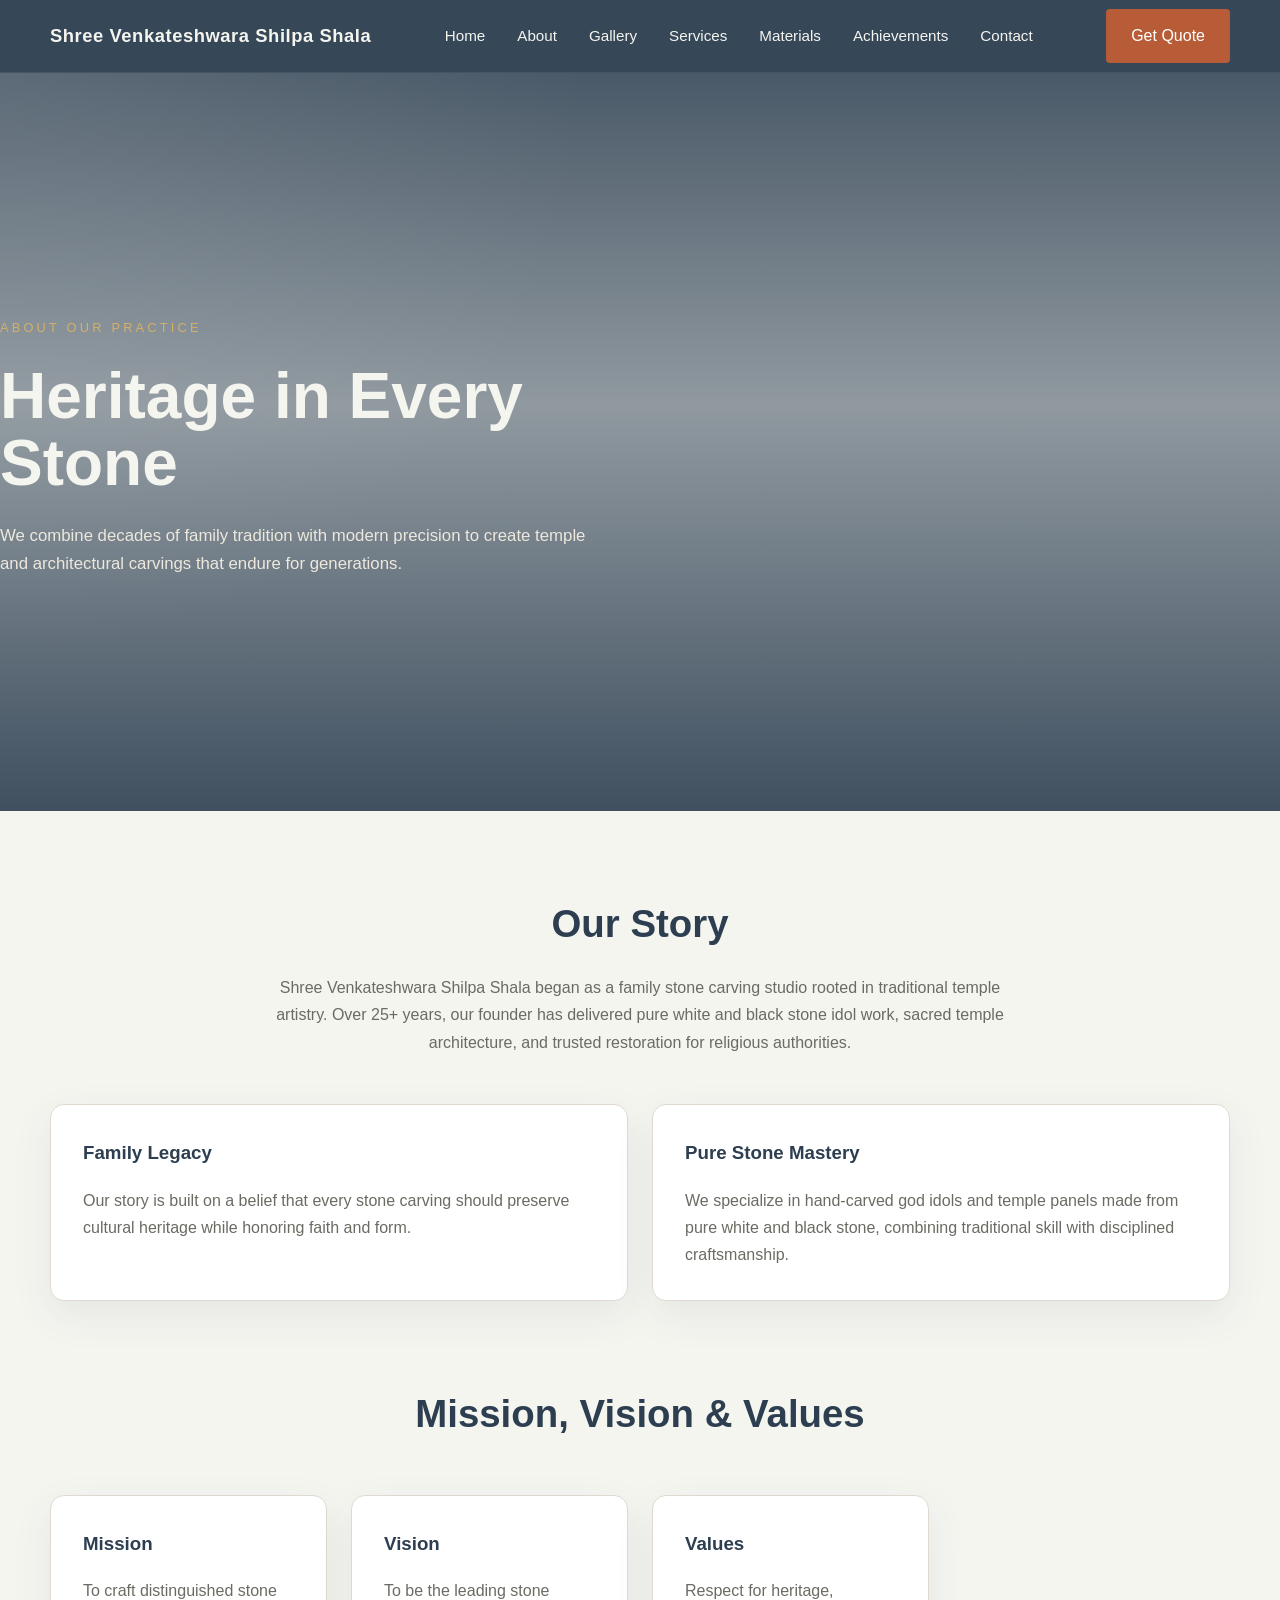
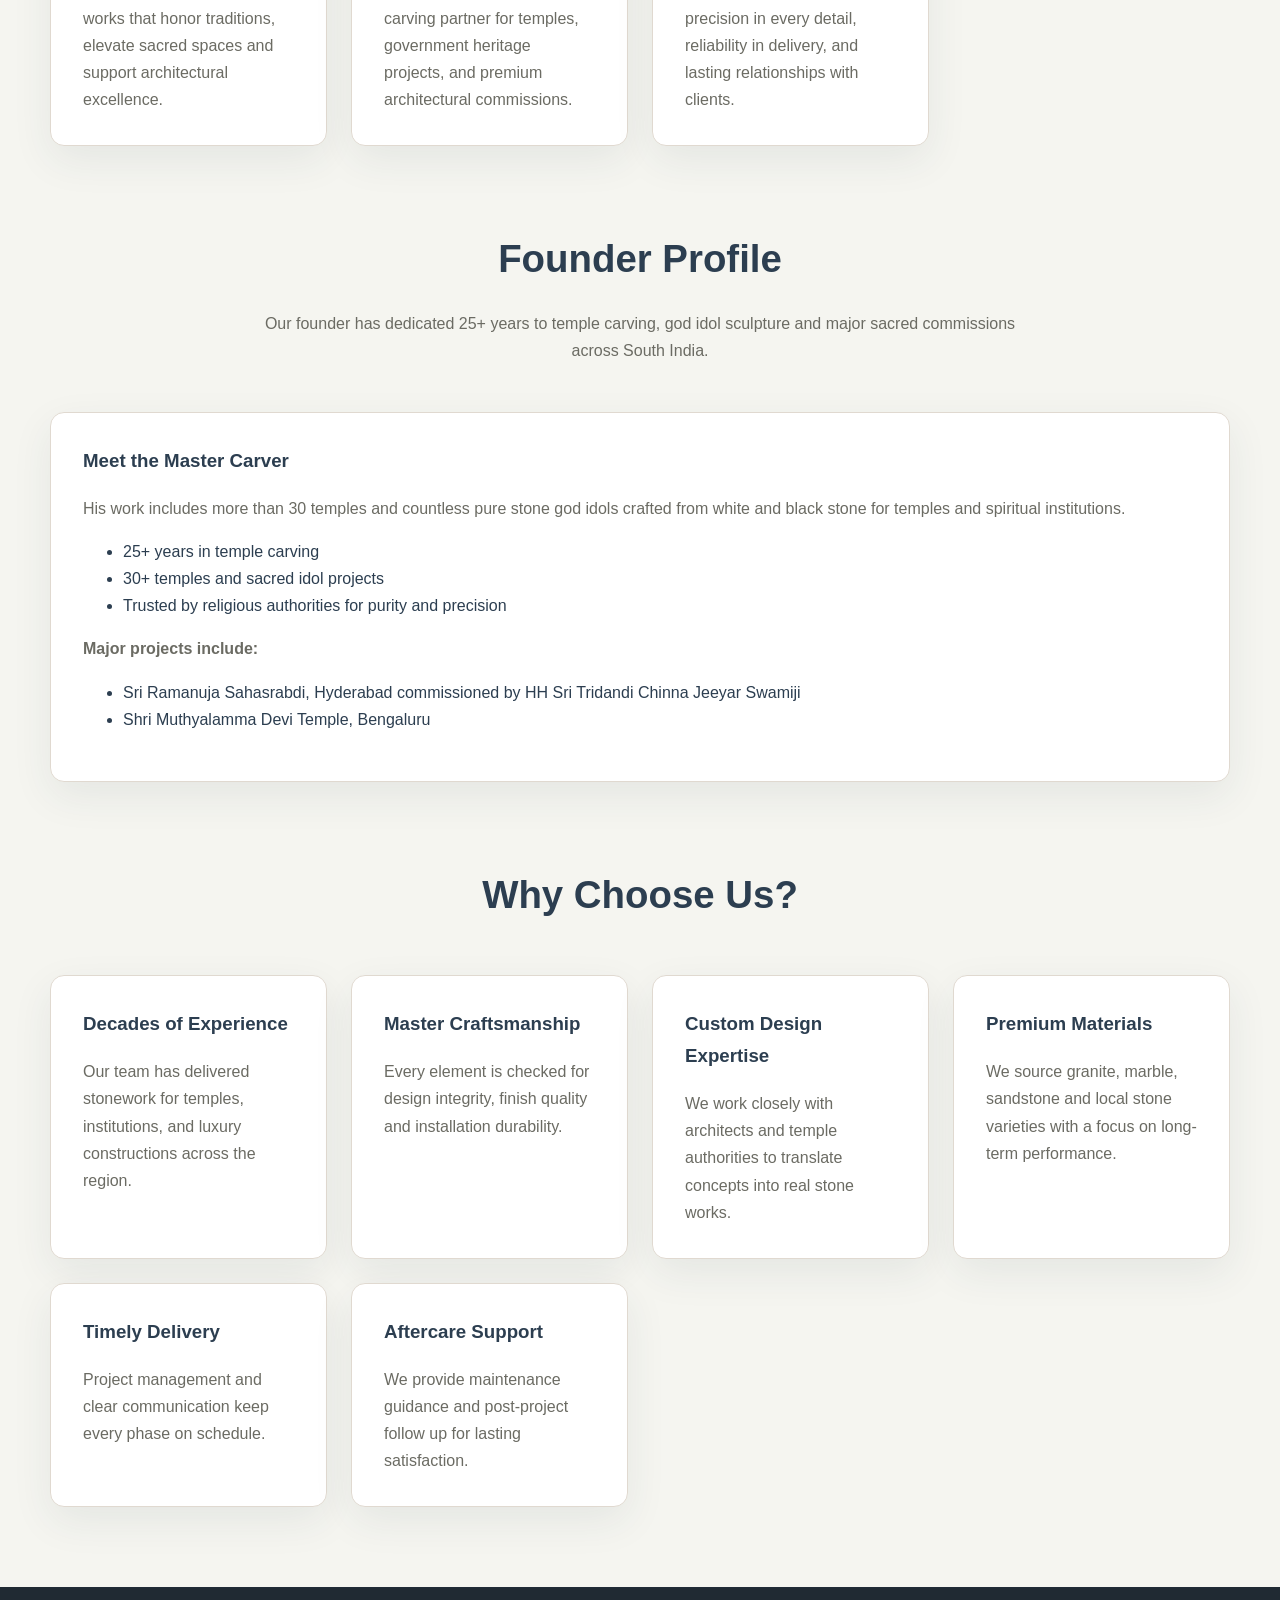
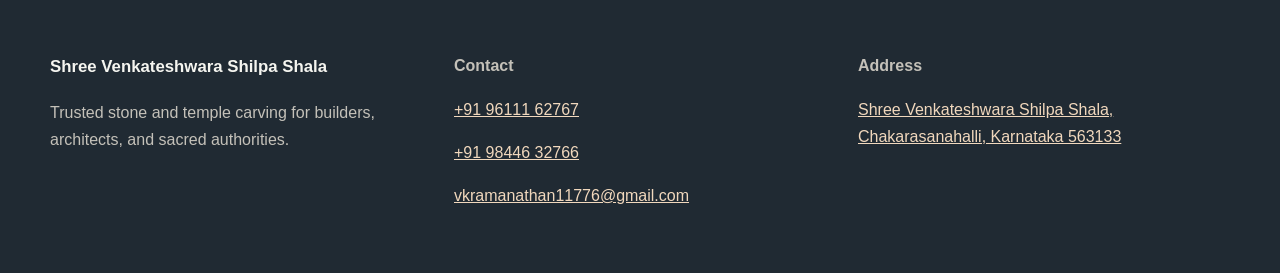
==== about.html @ e4dbbbb8 "Initial commit: Shree Venkateshwara Shilpa Shala website with gallery, achievements, and contact for" ====
<!DOCTYPE html>
<html lang="en">
<head>
  <meta charset="UTF-8">
  <meta name="viewport" content="width=device-width, initial-scale=1.0">
  <title>About | Shree Venkateshwara Shilpa Shala</title>
  <meta name="description" content="Learn the story, mission, and values behind Shree Venkateshwara Shilpa Shala, a family-owned temple carving studio with 25+ years of experience.">
  <link rel="stylesheet" href="styles.css">
</head>
<body>
  <header class="site-header">
    <div class="container header-inner">
      <a class="brand" href="index.html">Shree Venkateshwara Shilpa Shala</a>
      <nav class="site-nav">
        <a href="index.html">Home</a>
        <a href="about.html">About</a>
        <a href="gallery.html">Gallery</a>
        <a href="services.html">Services</a>
        <a href="materials.html">Materials</a>
        <a href="achievements.html">Achievements</a>
        <a href="contact.html">Contact</a>
      </nav>
      <div class="nav-actions">
        <a class="button button-primary" href="contact.html">Get Quote</a>
        <button class="burger" id="burgerButton" aria-label="Open menu">☰</button>
      </div>
    </div>
  </header>

  <main>
    <section class="hero hero-landing">
      <div class="hero-content">
        <span class="eyebrow">About Our Practice</span>
        <h1>Heritage in Every Stone</h1>
        <p>We combine decades of family tradition with modern precision to create temple and architectural carvings that endure for generations.</p>
      </div>
    </section>

    <section class="container fade-up" style="padding: 80px 0;">
      <div class="section-heading">
        <h2>Our Story</h2>
        <p>Shree Venkateshwara Shilpa Shala began as a family stone carving studio rooted in traditional temple artistry. Over 25+ years, our founder has delivered pure white and black stone idol work, sacred temple architecture, and trusted restoration for religious authorities.</p>
      </div>
      <div class="grid-2">
        <div class="preview-card">
          <h3>Family Legacy</h3>
          <p>Our story is built on a belief that every stone carving should preserve cultural heritage while honoring faith and form.</p>
        </div>
        <div class="preview-card">
          <h3>Pure Stone Mastery</h3>
          <p>We specialize in hand-carved god idols and temple panels made from pure white and black stone, combining traditional skill with disciplined craftsmanship.</p>
        </div>
      </div>
    </section>

    <section class="container fade-up" style="padding: 0 0 80px;">
      <div class="section-heading">
        <h2>Mission, Vision & Values</h2>
      </div>
      <div class="feature-grid">
        <article class="feature-card">
          <h3>Mission</h3>
          <p>To craft distinguished stone works that honor traditions, elevate sacred spaces and support architectural excellence.</p>
        </article>
        <article class="feature-card">
          <h3>Vision</h3>
          <p>To be the leading stone carving partner for temples, government heritage projects, and premium architectural commissions.</p>
        </article>
        <article class="feature-card">
          <h3>Values</h3>
          <p>Respect for heritage, precision in every detail, reliability in delivery, and lasting relationships with clients.</p>
        </article>
      </div>
    </section>

    <section class="container fade-up" style="padding: 0 0 80px;">
      <div class="section-heading">
        <h2>Founder Profile</h2>
        <p>Our founder has dedicated 25+ years to temple carving, god idol sculpture and major sacred commissions across South India.</p>
      </div>
      <div class="preview-card">
        <h3>Meet the Master Carver</h3>
        <p>His work includes more than 30 temples and countless pure stone god idols crafted from white and black stone for temples and spiritual institutions.</p>
        <ul>
          <li>25+ years in temple carving</li>
          <li>30+ temples and sacred idol projects</li>
          <li>Trusted by religious authorities for purity and precision</li>
        </ul>
        <p><strong>Major projects include:</strong></p>
        <ul>
          <li><a href="https://statueofequality.org/" target="_blank" rel="noreferrer">Sri Ramanuja Sahasrabdi, Hyderabad</a> commissioned by HH Sri Tridandi Chinna Jeeyar Swamiji</li>
          <li><a href="https://www.justdial.com/Bangalore/Sri-Muthyalamma-Devi-And-Sri-Sathyamma-Devi-Temple-Indiranagar/080PXX80-XX80-200925222819-Z9M2_BZDET" target="_blank" rel="noreferrer">Shri Muthyalamma Devi Temple, Bengaluru</a></li>
        </ul>
      </div>
    </section>

    <section class="container fade-up" style="padding: 0 0 80px;">
      <div class="section-heading">
        <h2>Why Choose Us?</h2>
      </div>
      <div class="feature-grid">
        <article class="feature-card"><h3>Decades of Experience</h3><p>Our team has delivered stonework for temples, institutions, and luxury constructions across the region.</p></article>
        <article class="feature-card"><h3>Master Craftsmanship</h3><p>Every element is checked for design integrity, finish quality and installation durability.</p></article>
        <article class="feature-card"><h3>Custom Design Expertise</h3><p>We work closely with architects and temple authorities to translate concepts into real stone works.</p></article>
        <article class="feature-card"><h3>Premium Materials</h3><p>We source granite, marble, sandstone and local stone varieties with a focus on long-term performance.</p></article>
        <article class="feature-card"><h3>Timely Delivery</h3><p>Project management and clear communication keep every phase on schedule.</p></article>
        <article class="feature-card"><h3>Aftercare Support</h3><p>We provide maintenance guidance and post-project follow up for lasting satisfaction.</p></article>
      </div>
    </section>
  </main>

  <footer class="site-footer">
    <div class="container footer-grid">
      <div>
        <p class="footer-brand">Shree Venkateshwara Shilpa Shala</p>
        <p>Trusted stone and temple carving for builders, architects, and sacred authorities.</p>
      </div>
      <div>
        <p><strong>Contact</strong></p>
        <p><a href="tel:+919611162767">+91 96111 62767</a></p>
        <p><a href="tel:+919844632766">+91 98446 32766</a></p>
        <p><a href="mailto:vkramanathan11776@gmail.com">vkramanathan11776@gmail.com</a></p>
      </div>
      <div>
        <p><strong>Address</strong></p>
        <p><a href="https://www.google.com/maps/search/?api=1&query=Shree+Venkateshwara+Shilpa+Shala,+Chakarasanahalli,+Karnataka+563133" target="_blank" rel="noreferrer">Shree Venkateshwara Shilpa Shala, Chakarasanahalli, Karnataka 563133</a></p>
      </div>
    </div>
  </footer>
  <div class="mobile-menu" id="mobileMenu">
    <nav class="mobile-nav">
      <a href="index.html">Home</a>
      <a href="about.html">About</a>
      <a href="gallery.html">Gallery</a>
      <a href="services.html">Services</a>
      <a href="materials.html">Materials</a>
      <a href="achievements.html">Achievements</a>
      <a href="contact.html">Contact</a>
    </nav>
  </div>
  <script src="script.js"></script>
</body>
</html>
---- styles.css ----
:root {
  --bg: #f5f5f0;
  --surface: #ffffff;
  --surface-alt: #f2eee6;
  --text: #2c3e50;
  --muted: #6b6b63;
  --accent: #b85c38;
  --accent-dark: #8b7355;
  --primary: #2c3e50;
  --border: #e0d9d0;
  --shadow: 0 14px 40px rgba(44, 62, 80, 0.08);
  --radius: 14px;
}

* {
  box-sizing: border-box;
}

html {
  scroll-behavior: smooth;
}

body {
  margin: 0;
  font-family: "Segoe UI", Tahoma, Geneva, Verdana, sans-serif;
  color: var(--text);
  background: var(--bg);
  line-height: 1.7;
}

img {
  max-width: 100%;
  display: block;
}

a {
  color: inherit;
  text-decoration: none;
}

button,
input,
textarea {
  font: inherit;
}

.container {
  width: min(1180px, calc(100% - 40px));
  margin: 0 auto;
}

.site-header {
  position: sticky;
  top: 0;
  z-index: 20;
  background: rgba(44, 62, 80, 0.95);
  backdrop-filter: blur(10px);
  border-bottom: 1px solid rgba(255,255,255,0.08);
}

.header-inner {
  display: flex;
  align-items: center;
  justify-content: space-between;
  min-height: 72px;
}

.brand {
  font-size: 1.15rem;
  color: #f5f5f0;
  font-weight: 700;
  letter-spacing: 0.03em;
}

.site-nav {
  display: flex;
  gap: 32px;
  align-items: center;
}

.site-nav a {
  color: #f5f5f0;
  font-size: 0.95rem;
  transition: color 0.25s ease;
}

.site-nav a:hover {
  color: var(--accent);
}

.nav-actions {
  display: flex;
  align-items: center;
  gap: 16px;
}

.button {
  display: inline-flex;
  align-items: center;
  justify-content: center;
  padding: 12px 24px;
  border-radius: 4px;
  border: 1px solid transparent;
  transition: transform 0.2s ease, background-color 0.2s ease, color 0.2s ease, border-color 0.2s ease;
}

.button:hover {
  transform: translateY(-1px);
}

.button-primary {
  background: var(--accent);
  color: #ffffff;
}

.button-primary:hover {
  background: #9b4a2f;
}

.button-secondary {
  background: rgba(255,255,255,0.1);
  color: #f5f5f0;
  border-color: rgba(255,255,255,0.18);
}

.link-button {
  display: inline-block;
  color: var(--accent);
  font-weight: 600;
  margin-top: 16px;
}

.burger {
  display: none;
  border: none;
  background: none;
  color: #f5f5f0;
  font-size: 1.6rem;
  cursor: pointer;
}

.hero {
  min-height: 82vh;
  position: relative;
  display: flex;
  align-items: center;
  padding: 100px 0 60px;
  color: #f5f5f0;
  background: linear-gradient(180deg, rgba(44,62,80,0.85) 0%, rgba(44,62,80,0.5) 45%, rgba(44,62,80,0.9) 100%),
    url('') center/cover no-repeat;
}

.hero::before {
  content: "";
  position: absolute;
  inset: 0;
  background: radial-gradient(circle at top left, rgba(255,255,255,0.1), transparent 40%);
}

.hero-content {
  position: relative;
  max-width: 640px;
  z-index: 1;
}

.eyebrow {
  display: inline-block;
  text-transform: uppercase;
  letter-spacing: 0.25em;
  color: #d4af6a;
  font-size: 0.8rem;
  margin-bottom: 24px;
}

.hero h1 {
  font-size: clamp(3rem, 5vw, 4.5rem);
  line-height: 1.05;
  margin: 0 0 24px;
}

.hero p {
  max-width: 610px;
  font-size: 1.05rem;
  margin-bottom: 32px;
  color: #ede8dd;
}

.hero-ctas {
  display: flex;
  flex-wrap: wrap;
  gap: 16px;
}

.scroll-indicator {
  position: absolute;
  left: 50%;
  bottom: 32px;
  transform: translateX(-50%);
  color: #f5f5f0;
  letter-spacing: 0.2em;
  font-size: 0.85rem;
}

.section-heading {
  text-align: center;
  max-width: 760px;
  margin: 0 auto 48px;
}

.section-heading h2 {
  margin: 0 0 18px;
  font-size: clamp(2rem, 3vw, 3rem);
}

.section-heading p {
  margin: 0;
  color: var(--muted);
}

.trust-section,
.preview-section,
.portfolio-preview,
.values-section,
.cta-section {
  padding: 80px 0;
}

.stats-grid,
.feature-grid {
  display: grid;
  gap: 24px;
  grid-template-columns: repeat(4, minmax(0, 1fr));
}

.stat-card,
.feature-card,
.preview-card,
.project-card,
.cta-card {
  background: var(--surface);
  border: 1px solid var(--border);
  border-radius: var(--radius);
  box-shadow: var(--shadow);
  padding: 32px;
}

.stat-card strong {
  display: block;
  font-size: 2.5rem;
  color: var(--primary);
  margin-bottom: 12px;
}

.stat-card span {
  color: var(--muted);
}

.grid-2 {
  display: grid;
  gap: 24px;
  grid-template-columns: repeat(2, minmax(0, 1fr));
}

.preview-card h3,
.feature-card h3,
.project-card h3,
.cta-card h2 {
  margin-top: 0;
  margin-bottom: 18px;
}

.preview-card p,
.feature-card p,
.project-card p,
.cta-card p {
  margin: 0;
  color: var(--muted);
}

.portfolio-grid {
  display: grid;
  gap: 24px;
  grid-template-columns: repeat(auto-fit, minmax(300px, 1fr));
}

.project-card {
  overflow: hidden;
  display: flex;
  flex-direction: column;
}

.project-image {
  min-height: 240px;
  background: linear-gradient(135deg, rgba(44,62,80,0.9), rgba(184,92,56,0.9));
  position: relative;
  transition: transform 0.4s ease;
  overflow: hidden;
}

.project-image img {
  width: 100%;
  height: 100%;
  object-fit: cover;
  display: block;
}

.medal-gallery {
  display: grid;
  gap: 24px;
  grid-template-columns: repeat(2, minmax(0, 1fr));
}

.medal-card {
  background: var(--surface);
  border: 1px solid var(--border);
  border-radius: var(--radius);
  box-shadow: var(--shadow);
  padding: 24px;
  text-align: center;
}

.project-medal-image {
  width: 100%;
  height: auto;
  border-radius: 12px;
  object-fit: cover;
  margin-bottom: 16px;
}

.project-card:hover .project-image {
  transform: scale(1.04);
}

.project-image::after {
  content: "";
  position: absolute;
  inset: 0;
  background: linear-gradient(180deg, transparent, rgba(0,0,0,0.35));
}

.project-image-1 { background-image: linear-gradient(135deg, #3a4560, #b85c38); }
.project-image-2 { background-image: linear-gradient(135deg, #2c3e50, #8b7355); }
.project-image-3 { background-image: linear-gradient(135deg, #4d5d6d, #b77352); }

.project-card-body {
  padding: 24px;
  display: flex;
  flex-direction: column;
  gap: 12px;
}

.tag {
  display: inline-flex;
  padding: 6px 12px;
  background: rgba(184, 92, 56, 0.12);
  color: var(--accent);
  border-radius: 999px;
  font-size: 0.85rem;
  text-transform: uppercase;
  letter-spacing: 0.08em;
}

.section-action {
  text-align: center;
  margin-top: 32px;
}

.cta-card {
  max-width: 900px;
  margin: 0 auto;
  text-align: center;
}

.footer-grid {
  display: grid;
  gap: 32px;
  grid-template-columns: repeat(3, minmax(0, 1fr));
  padding: 48px 0;
  border-top: 1px solid rgba(44,62,80,0.12);
}

.site-footer {
  background: #202a33;
  color: #c4c1b9;
}

.site-footer a {
  color: #f1d8bd;
  text-decoration: underline;
}

.footer-note {
  margin-top: 10px;
  color: #b0a992;
  font-size: 0.95rem;
}

.footer-brand {
  font-size: 1.05rem;
  font-weight: 700;
  color: #f5f5f0;
}

.fade-up {
  opacity: 0;
  transform: translateY(24px);
  animation: fadeUp 0.9s ease forwards;
  animation-delay: 0.2s;
}

@keyframes fadeUp {
  to { opacity: 1; transform: translateY(0); }
}

.mobile-menu {
  position: fixed;
  inset: 0;
  background: rgba(44, 62, 80, 0.96);
  color: #f5f5f0;
  transform: translateY(-100%);
  transition: transform 0.28s ease;
  z-index: 30;
  display: flex;
  align-items: center;
  justify-content: center;
}

.mobile-menu.open {
  transform: translateY(0);
}

.mobile-nav {
  display: grid;
  gap: 24px;
  text-align: center;
}

.mobile-nav a {
  font-size: 1.2rem;
  color: #f5f5f0;
}

@media (max-width: 1024px) {
  .stats-grid,
  .feature-grid {
    grid-template-columns: repeat(2, minmax(0, 1fr));
  }

  .grid-2,
  .portfolio-grid,
  .footer-grid {
    grid-template-columns: 1fr;
  }
}

@media (max-width: 768px) {
  .site-nav {
    display: none;
  }

  .burger {
    display: inline-flex;
  }

  .hero {
    padding: 80px 0 40px;
  }

  .hero h1 {
    font-size: clamp(2.5rem, 9vw, 3.5rem);
  }

  .button {
    width: 100%;
  }

  .hero-ctas {
    flex-direction: column;
  }
}

@media (max-width: 520px) {
  .container {
    width: calc(100% - 24px);
  }
  .hero {
    min-height: 72vh;
  }
}
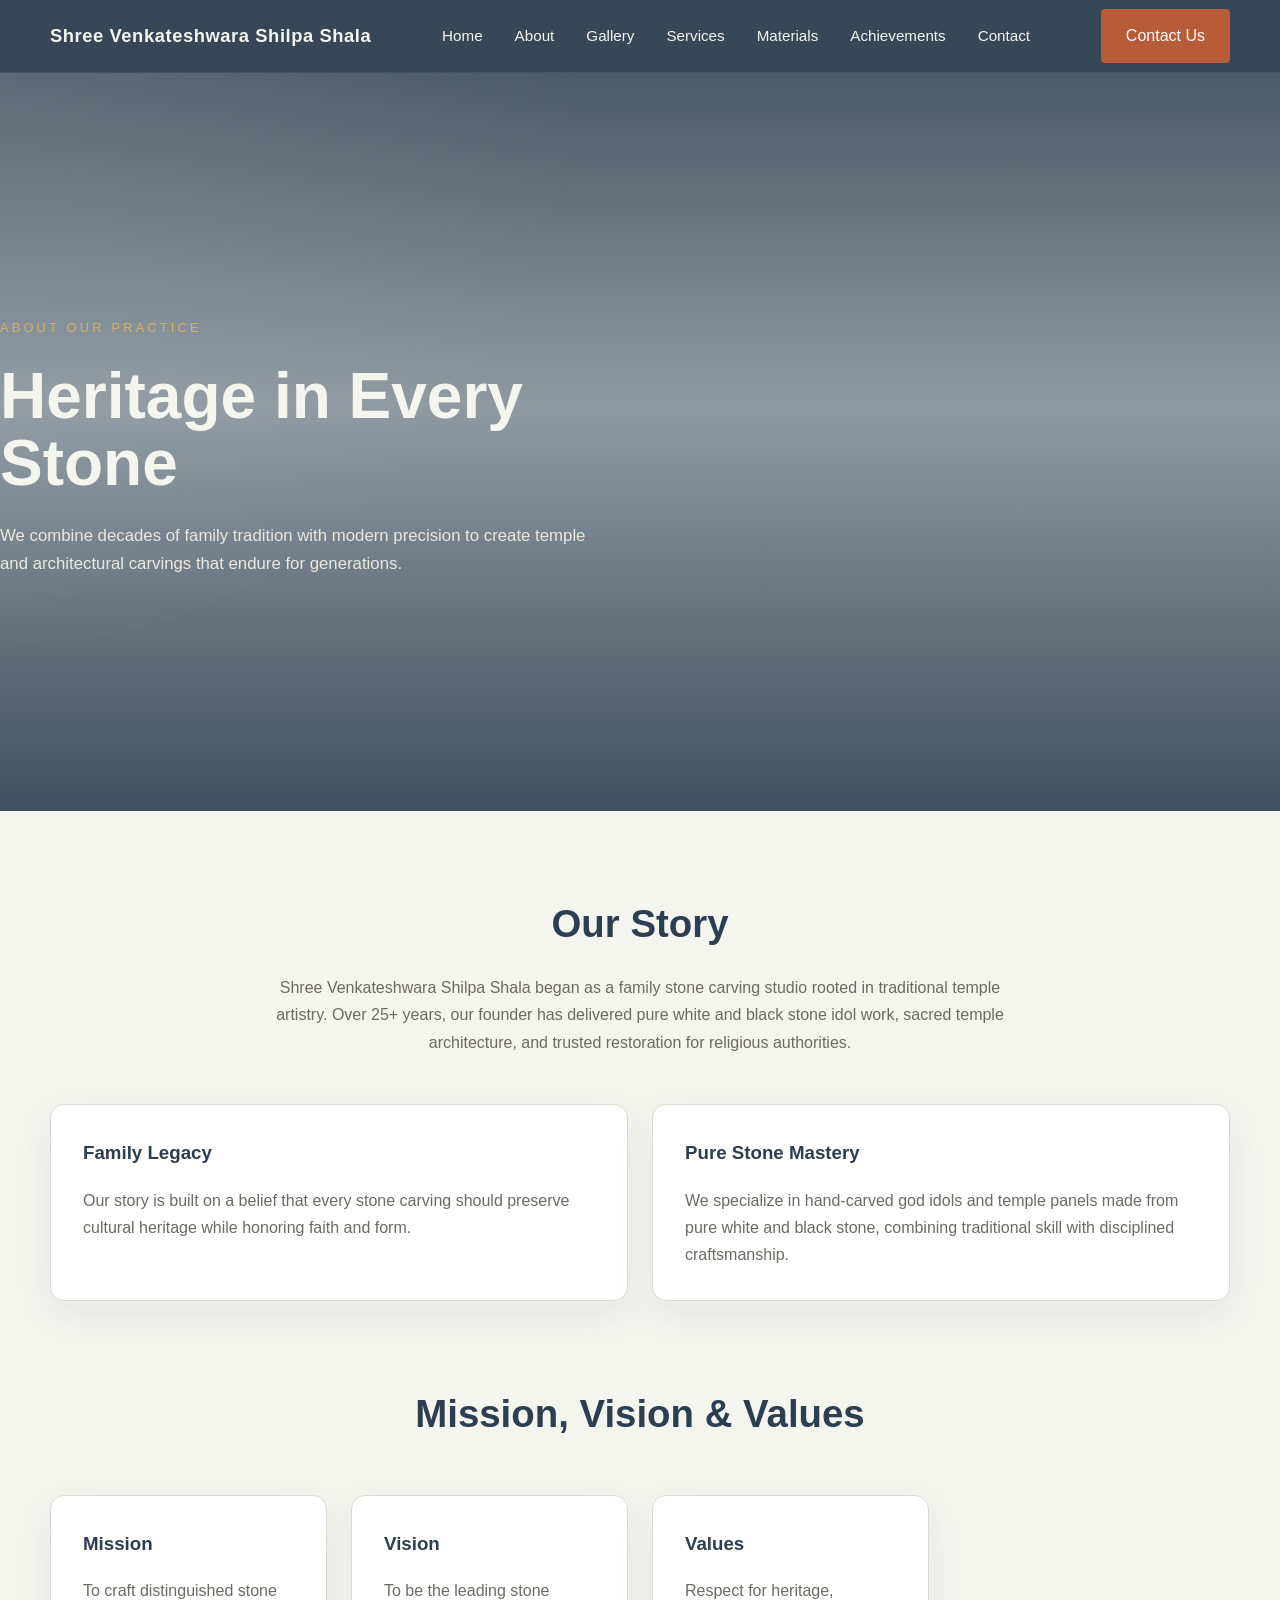
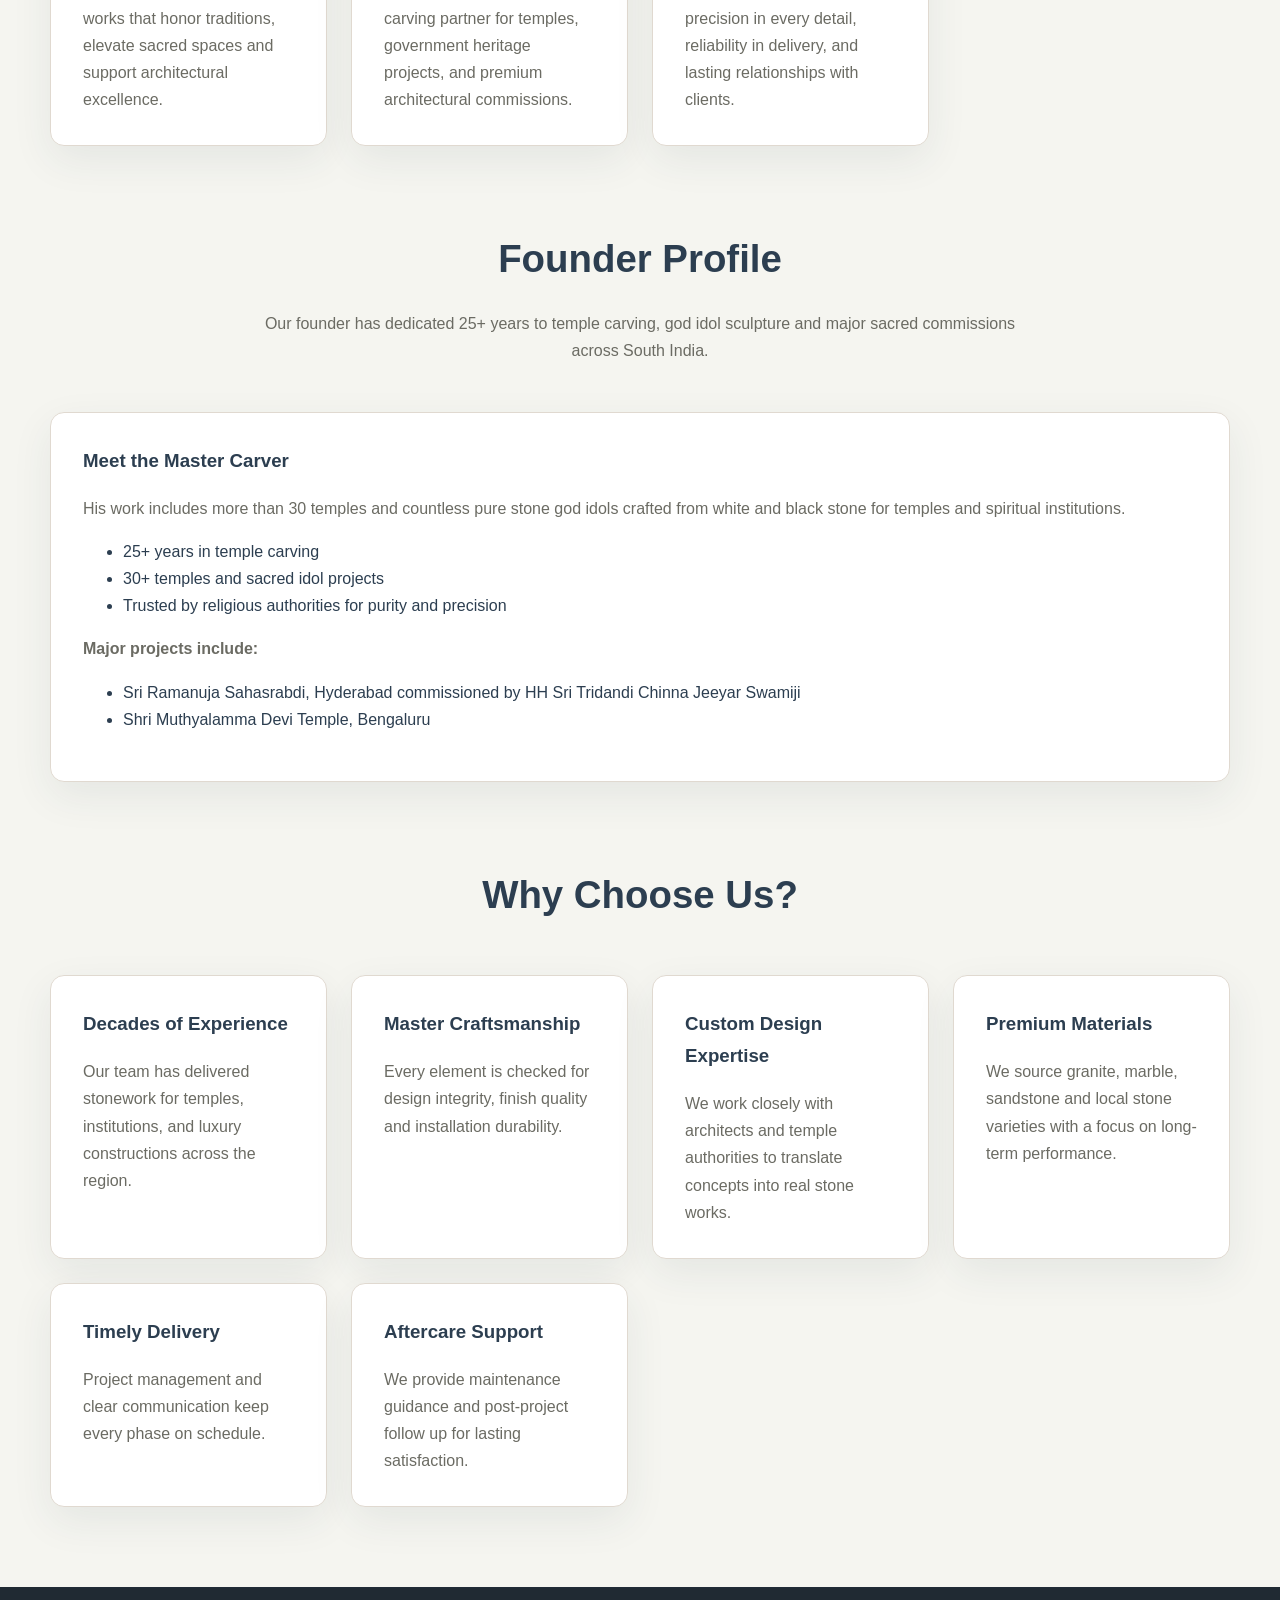
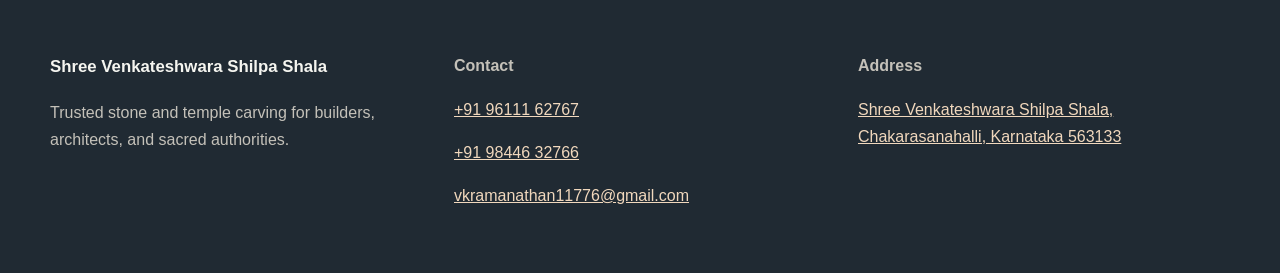
==== commit 28f0bfe5: "Remove 'sample' from gallery descriptions and replace quote terminology with 'Contact Us' and 'Send " ====
--- a/about.html
+++ b/about.html
@@ -21,7 +21,7 @@
         <a href="contact.html">Contact</a>
       </nav>
       <div class="nav-actions">
-        <a class="button button-primary" href="contact.html">Get Quote</a>
+        <a class="button button-primary" href="contact.html">Contact Us</a>
         <button class="burger" id="burgerButton" aria-label="Open menu">☰</button>
       </div>
     </div>
--- a/styles.css
+++ b/styles.css
@@ -453,7 +453,27 @@
   }
 }
 
+/* ============================================
+   TABLET BREAKPOINT (1024px and below)
+   ============================================ */
+@media (max-width: 1024px) {
+  .stats-grid,
+  .feature-grid {
+    grid-template-columns: repeat(2, minmax(0, 1fr));
+  }
+
+  .grid-2,
+  .portfolio-grid,
+  .footer-grid {
+    grid-template-columns: 1fr;
+  }
+}
+
+/* ============================================
+   MOBILE BREAKPOINT (768px and below)
+   ============================================ */
 @media (max-width: 768px) {
+  /* ----- NAVIGATION & HEADER ----- */
   .site-nav {
     display: none;
   }
@@ -462,28 +482,372 @@
     display: inline-flex;
   }
 
+  .header-inner {
+    min-height: 64px;
+  }
+
+  .brand {
+    font-size: 1rem;
+  }
+
+  /* ----- TYPOGRAPHY SCALING ----- */
+  body {
+    font-size: 16px;
+    line-height: 1.6;
+  }
+
+  h1 {
+    font-size: clamp(1.75rem, 6vw, 2.5rem);
+    line-height: 1.15;
+  }
+
+  h2 {
+    font-size: clamp(1.5rem, 5vw, 2rem);
+    line-height: 1.2;
+  }
+
+  h3 {
+    font-size: clamp(1.1rem, 4vw, 1.4rem);
+    line-height: 1.25;
+  }
+
+  p {
+    font-size: 0.95rem;
+    line-height: 1.6;
+  }
+
+  /* ----- HERO SECTION ----- */
   .hero {
-    padding: 80px 0 40px;
+    min-height: 70vh;
+    padding: 60px 0 40px;
   }
 
   .hero h1 {
-    font-size: clamp(2.5rem, 9vw, 3.5rem);
+    font-size: clamp(2rem, 7vw, 2.8rem);
+    line-height: 1.15;
+    margin-bottom: 18px;
+  }
+
+  .hero p {
+    font-size: 0.95rem;
+    margin-bottom: 24px;
+    line-height: 1.6;
+  }
+
+  .eyebrow {
+    font-size: 0.75rem;
+    margin-bottom: 16px;
+    letter-spacing: 0.2em;
+  }
+
+  .hero-ctas {
+    flex-direction: column;
+    gap: 12px;
   }
 
   .button {
     width: 100%;
-  }
-
-  .hero-ctas {
-    flex-direction: column;
-  }
-}
-
+    padding: 11px 20px;
+    font-size: 0.95rem;
+  }
+
+  .scroll-indicator {
+    bottom: 24px;
+    font-size: 0.75rem;
+  }
+
+  /* ----- SECTIONS & SPACING ----- */
+  .trust-section,
+  .preview-section,
+  .portfolio-preview,
+  .values-section,
+  .cta-section {
+    padding: 48px 0;
+  }
+
+  .section-heading {
+    margin: 0 auto 32px;
+  }
+
+  .section-heading h2 {
+    font-size: clamp(1.4rem, 5vw, 1.8rem);
+    margin-bottom: 14px;
+    line-height: 1.2;
+  }
+
+  .section-heading p {
+    font-size: 0.9rem;
+    line-height: 1.6;
+  }
+
+  /* ----- CARDS & GRIDS ----- */
+  .stats-grid,
+  .feature-grid,
+  .medal-gallery,
+  .grid-2,
+  .portfolio-grid {
+    grid-template-columns: 1fr;
+    gap: 16px;
+  }
+
+  .stat-card,
+  .feature-card,
+  .preview-card,
+  .project-card,
+  .cta-card,
+  .medal-card {
+    padding: 20px;
+    border-radius: 12px;
+  }
+
+  .stat-card strong {
+    font-size: 2rem;
+    margin-bottom: 8px;
+  }
+
+  .stat-card span {
+    font-size: 0.9rem;
+  }
+
+  .preview-card h3,
+  .feature-card h3,
+  .project-card h3,
+  .cta-card h2 {
+    font-size: 1.1rem;
+    margin-bottom: 12px;
+    line-height: 1.25;
+  }
+
+  .preview-card p,
+  .feature-card p,
+  .project-card p,
+  .cta-card p {
+    font-size: 0.9rem;
+    line-height: 1.6;
+    margin: 0;
+  }
+
+  .project-image {
+    min-height: 180px;
+  }
+
+  .project-card-body {
+    padding: 16px;
+    gap: 10px;
+  }
+
+  .medal-card {
+    padding: 18px;
+    text-align: center;
+  }
+
+  .project-medal-image {
+    margin-bottom: 12px;
+    border-radius: 10px;
+  }
+
+  .tag {
+    font-size: 0.75rem;
+    padding: 5px 10px;
+    letter-spacing: 0.06em;
+  }
+
+  /* ----- FOOTER ----- */
+  .footer-grid {
+    gap: 24px;
+    padding: 32px 0;
+  }
+
+  .footer-brand {
+    font-size: 0.95rem;
+  }
+
+  .footer-note {
+    font-size: 0.85rem;
+    margin-top: 8px;
+  }
+
+  .site-footer a {
+    word-break: break-word;
+  }
+
+  /* ----- CTA SECTION ----- */
+  .cta-card {
+    max-width: 100%;
+  }
+
+  .section-action {
+    margin-top: 24px;
+  }
+
+  .link-button {
+    margin-top: 12px;
+    font-size: 0.95rem;
+  }
+
+  /* ----- MOBILE MENU ----- */
+  .mobile-nav a {
+    font-size: 1.1rem;
+    padding: 12px 0;
+  }
+
+  /* ----- CONTAINER ----- */
+  .container {
+    width: calc(100% - 24px);
+  }
+}
+
+/* ============================================
+   SMALL MOBILE BREAKPOINT (520px and below)
+   ============================================ */
 @media (max-width: 520px) {
   .container {
-    width: calc(100% - 24px);
-  }
+    width: calc(100% - 16px);
+  }
+
   .hero {
-    min-height: 72vh;
-  }
-}
+    min-height: 65vh;
+    padding: 50px 0 30px;
+  }
+
+  .hero h1 {
+    font-size: clamp(1.5rem, 6vw, 2.2rem);
+    margin-bottom: 14px;
+  }
+
+  .hero p {
+    font-size: 0.9rem;
+    margin-bottom: 18px;
+  }
+
+  .eyebrow {
+    font-size: 0.7rem;
+    margin-bottom: 12px;
+  }
+
+  h2 {
+    font-size: clamp(1.3rem, 5vw, 1.7rem);
+  }
+
+  h3 {
+    font-size: clamp(1rem, 4vw, 1.2rem);
+  }
+
+  p {
+    font-size: 0.9rem;
+  }
+
+  .section-heading {
+    margin: 0 auto 24px;
+  }
+
+  .section-heading h2 {
+    font-size: clamp(1.2rem, 5vw, 1.5rem);
+    margin-bottom: 10px;
+  }
+
+  .section-heading p {
+    font-size: 0.85rem;
+  }
+
+  .trust-section,
+  .preview-section,
+  .portfolio-preview,
+  .values-section,
+  .cta-section {
+    padding: 36px 0;
+  }
+
+  .stat-card,
+  .feature-card,
+  .preview-card,
+  .project-card,
+  .cta-card,
+  .medal-card {
+    padding: 16px;
+  }
+
+  .stat-card strong {
+    font-size: 1.6rem;
+    margin-bottom: 6px;
+  }
+
+  .stat-card span {
+    font-size: 0.8rem;
+  }
+
+  .preview-card h3,
+  .feature-card h3,
+  .project-card h3,
+  .cta-card h2 {
+    font-size: 1rem;
+    margin-bottom: 10px;
+  }
+
+  .preview-card p,
+  .feature-card p,
+  .project-card p,
+  .cta-card p {
+    font-size: 0.85rem;
+  }
+
+  .project-image {
+    min-height: 150px;
+  }
+
+  .project-card-body {
+    padding: 12px;
+    gap: 8px;
+  }
+
+  .medal-card {
+    padding: 14px;
+  }
+
+  .button {
+    padding: 10px 18px;
+    font-size: 0.9rem;
+    border-radius: 3px;
+  }
+
+  .footer-grid {
+    gap: 18px;
+    padding: 24px 0;
+  }
+
+  .footer-brand {
+    font-size: 0.9rem;
+  }
+
+  .footer-note {
+    font-size: 0.8rem;
+    margin-top: 6px;
+  }
+
+  .tag {
+    font-size: 0.7rem;
+    padding: 4px 8px;
+  }
+
+  .link-button {
+    margin-top: 10px;
+    font-size: 0.9rem;
+  }
+
+  .section-action {
+    margin-top: 18px;
+  }
+
+  .header-inner {
+    min-height: 56px;
+  }
+
+  .brand {
+    font-size: 0.9rem;
+  }
+
+  .mobile-nav a {
+    font-size: 1rem;
+    padding: 10px 0;
+  }
+}
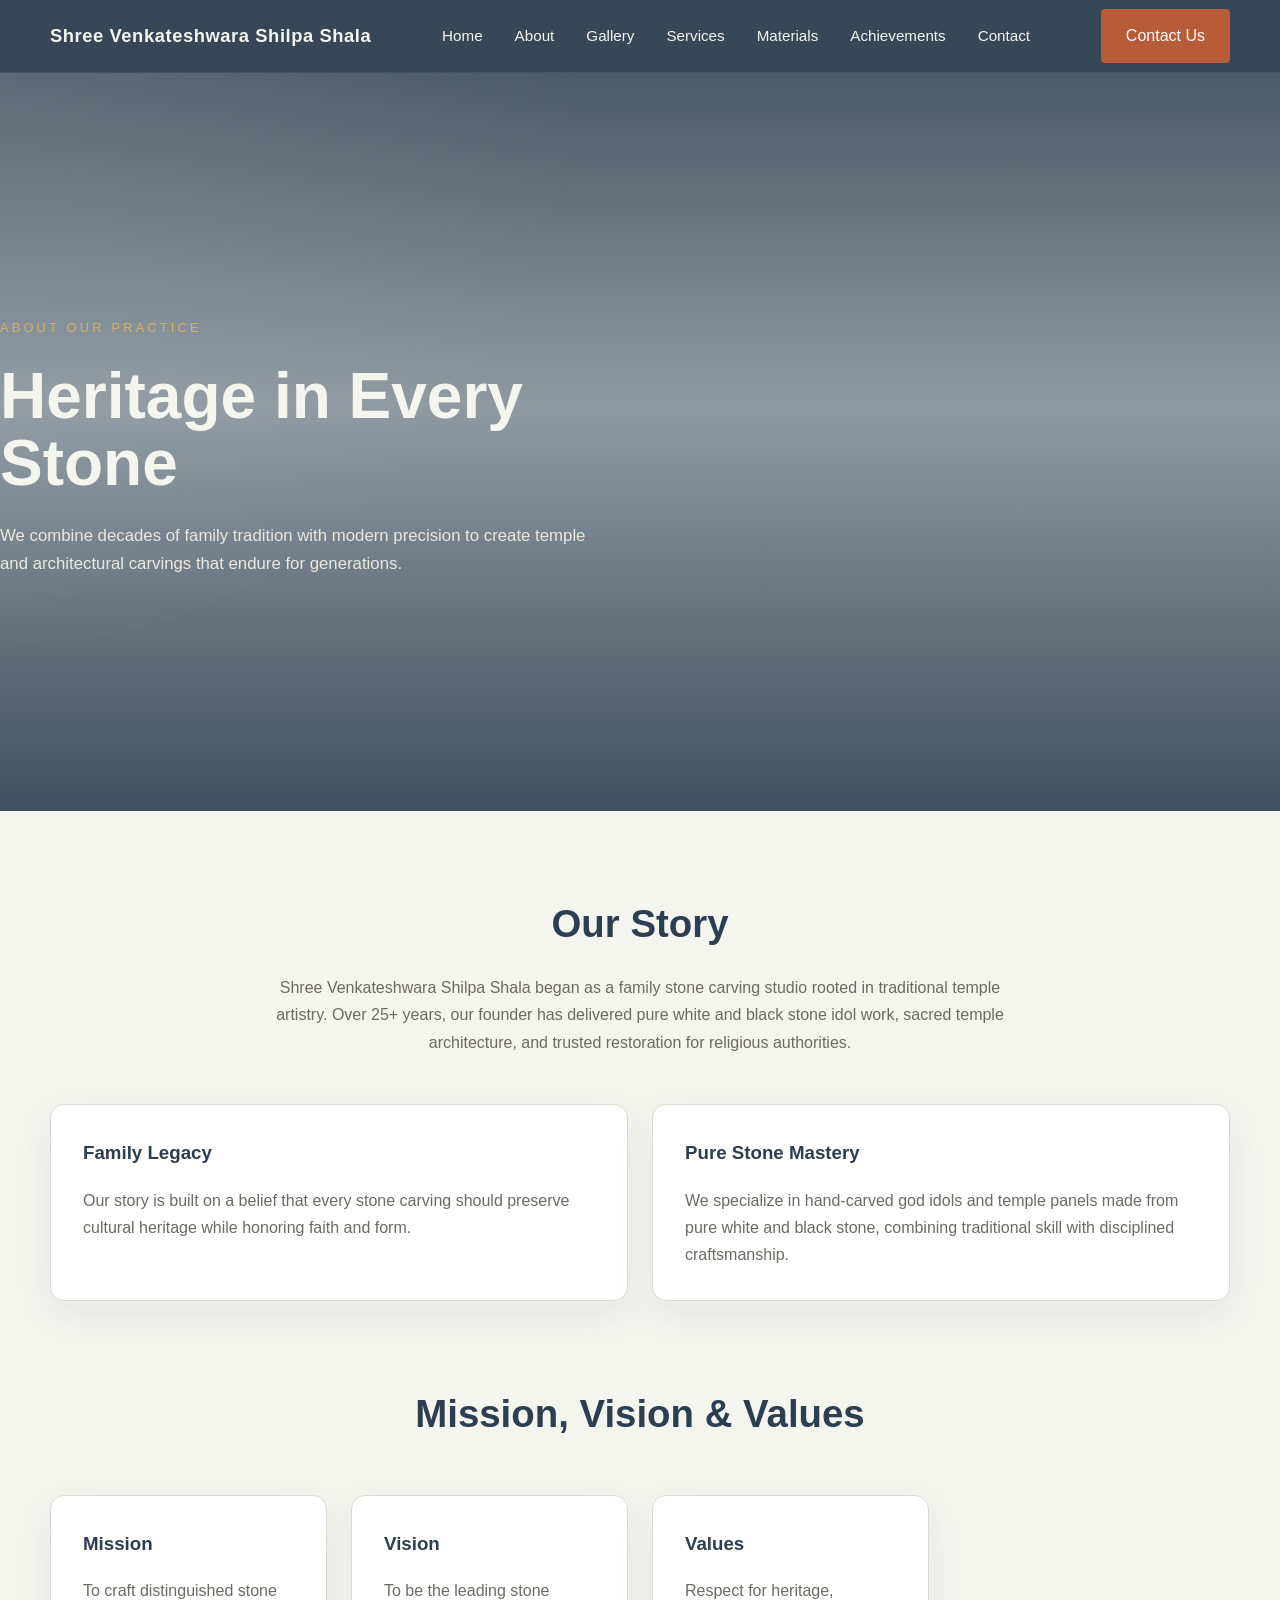
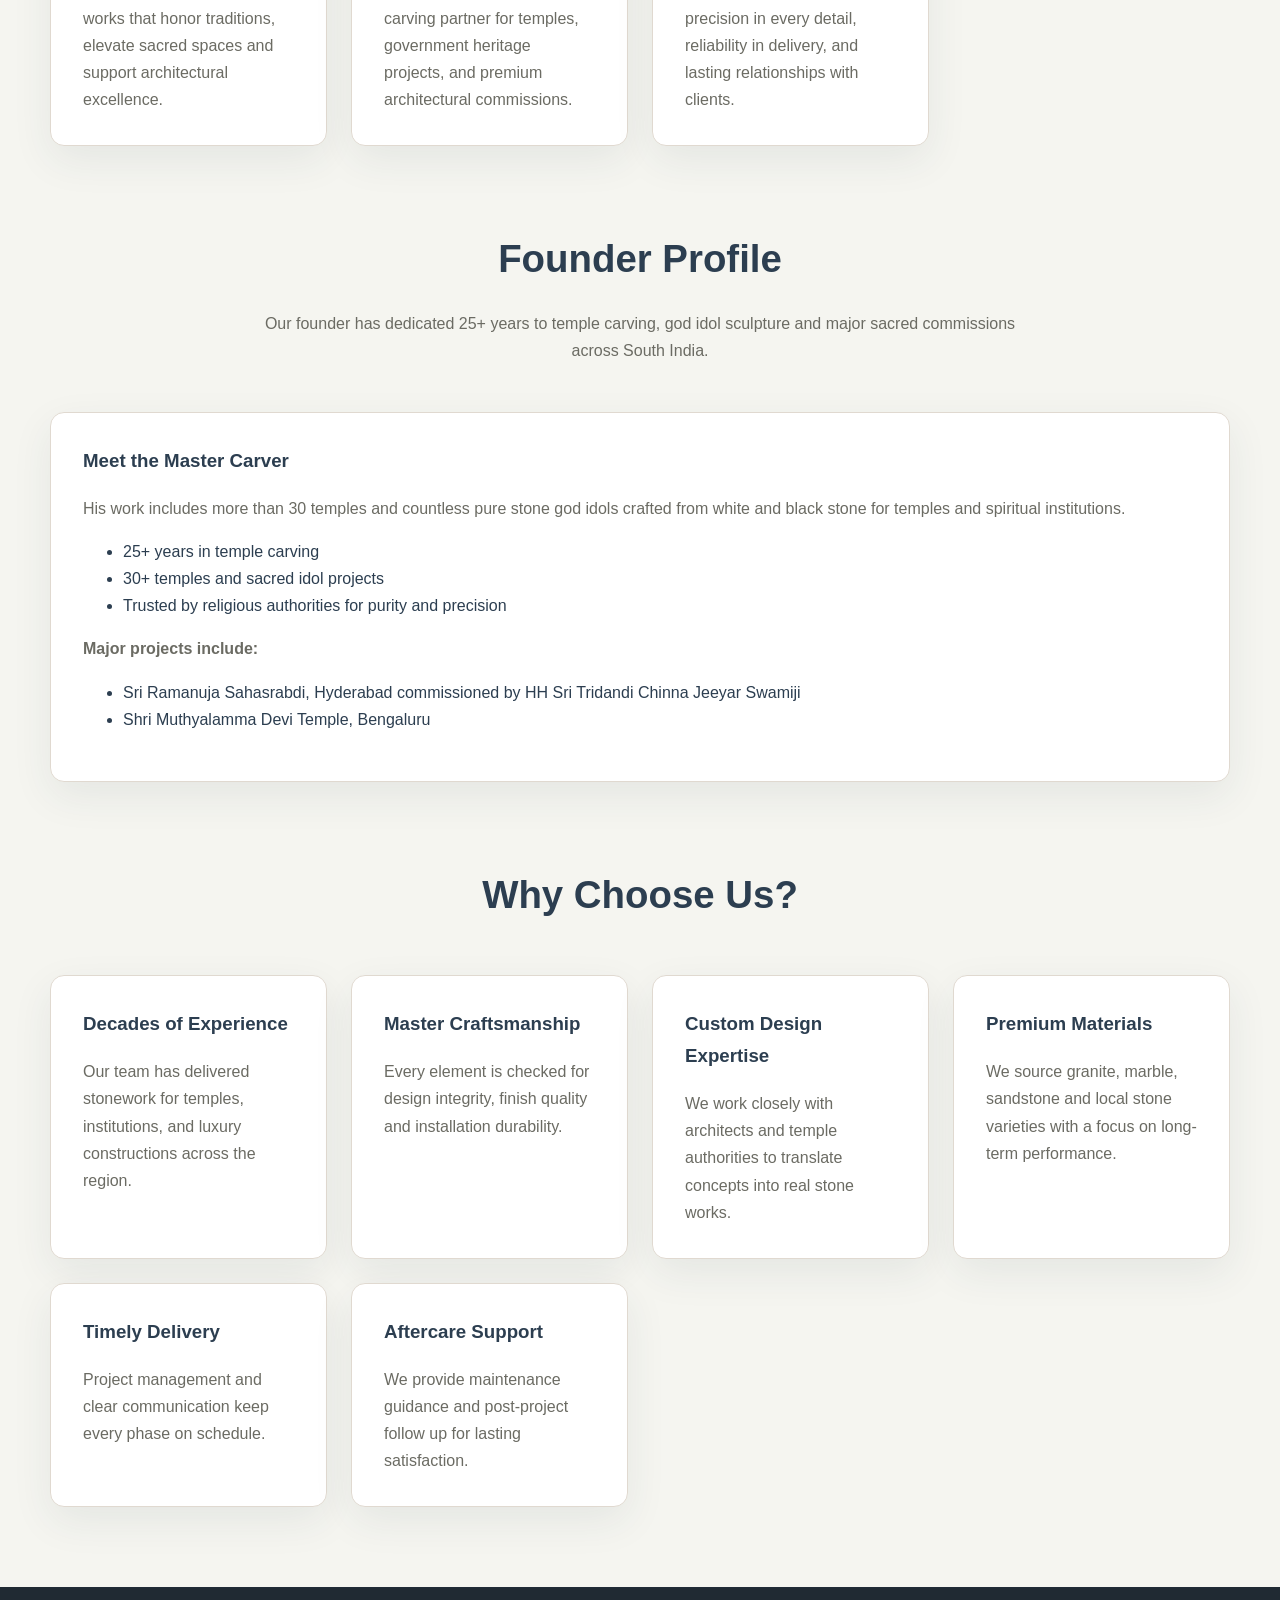
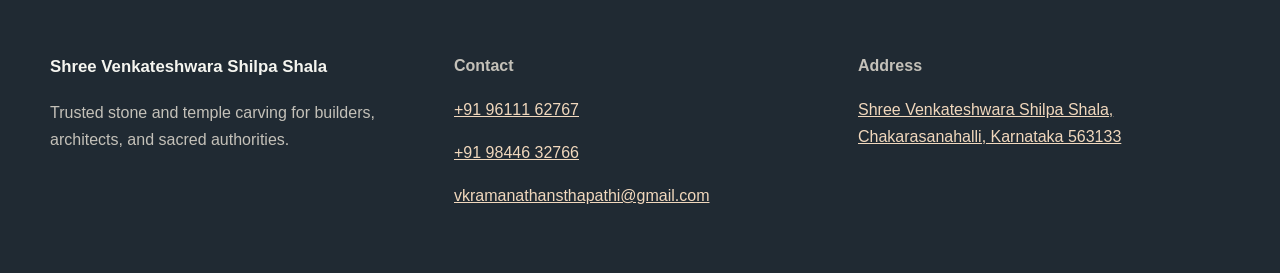
==== commit 1d29573b: "Update contact email and improve gallery link labels" ====
--- a/about.html
+++ b/about.html
@@ -119,7 +119,7 @@
         <p><strong>Contact</strong></p>
         <p><a href="tel:+919611162767">+91 96111 62767</a></p>
         <p><a href="tel:+919844632766">+91 98446 32766</a></p>
-        <p><a href="mailto:vkramanathan11776@gmail.com">vkramanathan11776@gmail.com</a></p>
+        <p><a href="mailto:vkramanathansthapathi@gmail.com">vkramanathansthapathi@gmail.com</a></p>
       </div>
       <div>
         <p><strong>Address</strong></p>
@@ -141,3 +141,4 @@
   <script src="script.js"></script>
 </body>
 </html>
+
--- a/styles.css
+++ b/styles.css
@@ -130,6 +130,16 @@
   margin-top: 16px;
 }
 
+.project-link {
+  color: var(--accent);
+  font-weight: 600;
+  text-decoration: underline;
+}
+
+.project-link:hover {
+  color: var(--accent-dark);
+}
+
 .burger {
   display: none;
   border: none;
